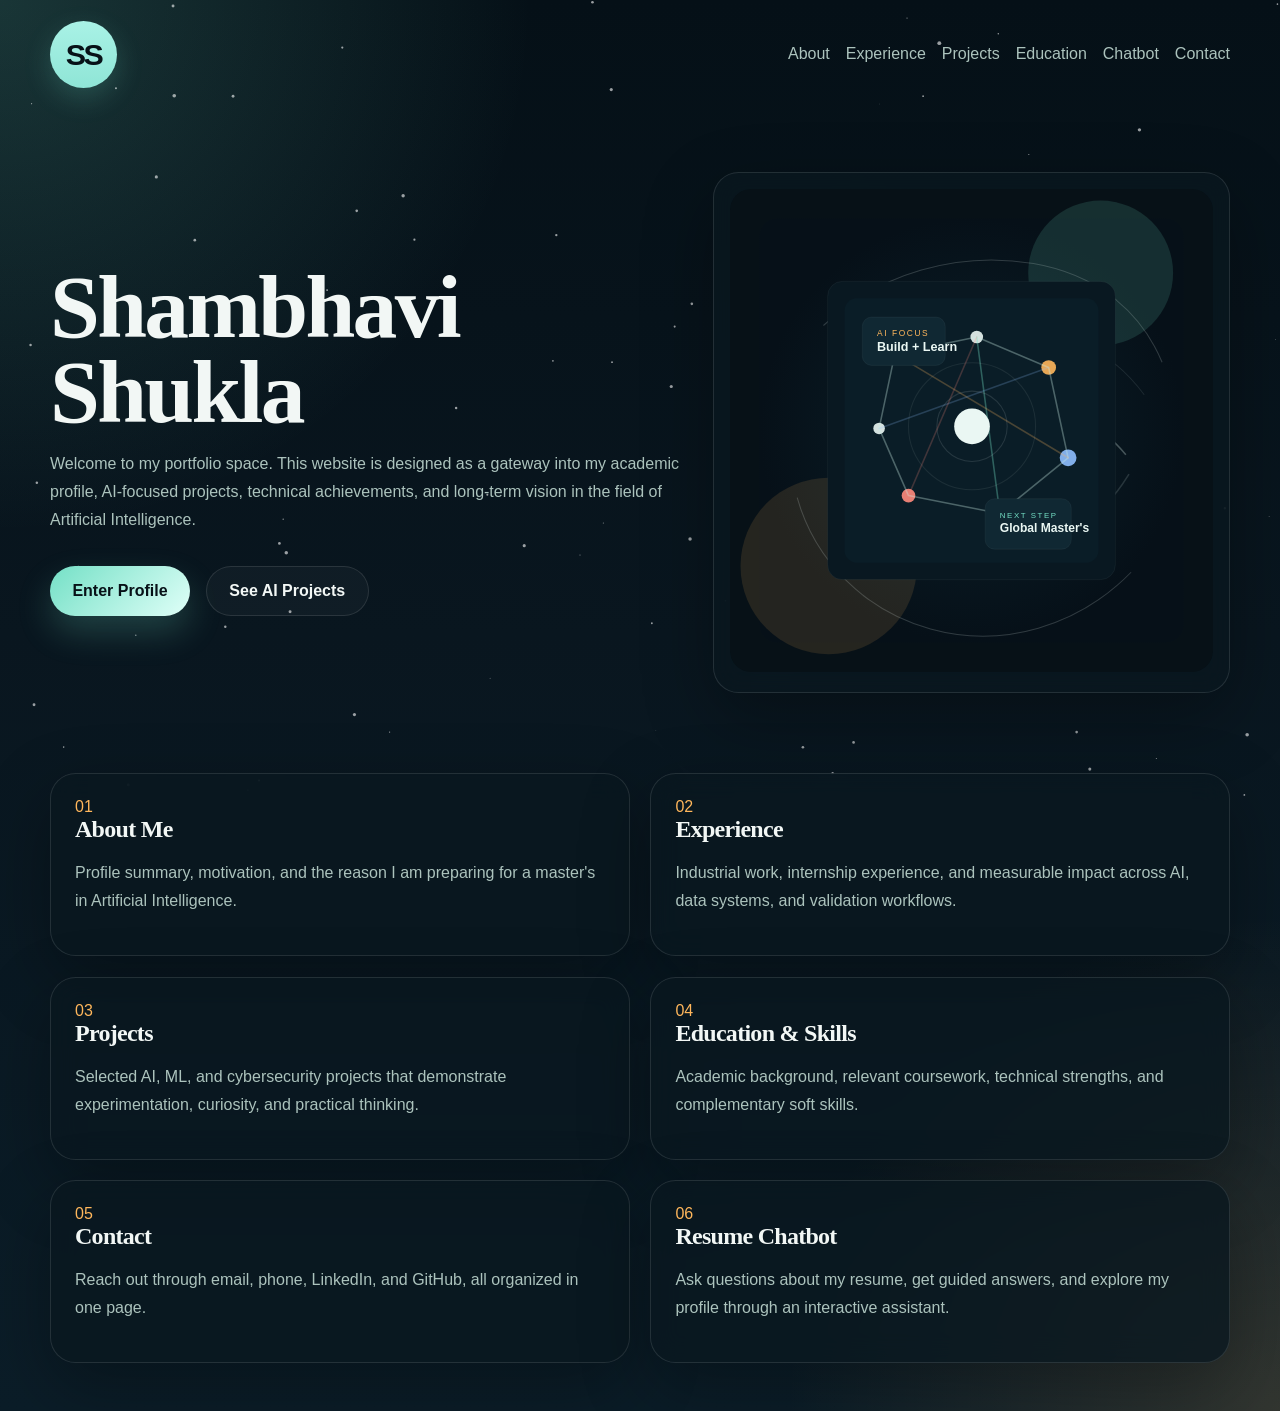
==== index.html @ 089f3d14 "Added portfolio website" ====
<!DOCTYPE html>
<html lang="en">
<head>
  <meta charset="UTF-8">
  <meta name="viewport" content="width=device-width, initial-scale=1.0">
  <title>Shambhavi Shukla | Intro Portal</title>
  <meta name="description" content="Creative multi-page AI master's portfolio website for Shambhavi Shukla.">
  <link rel="stylesheet" href="main.css">
</head>
<body class="theme-home">
  <canvas class="stars" id="stars"></canvas>
  <div class="page-frame">
    <header class="site-header">
      <a class="brand" href="index.html">SS</a>
      <nav class="site-nav">
        <a href="about.html">About</a>
        <a href="experience.html">Experience</a>
        <a href="projects.html">Projects</a>
        <a href="education.html">Education</a>
        <a href="chatbot.html">Chatbot</a>
        <a href="contact.html">Contact</a>
      </nav>
    </header>

    <main class="hero-portal">
      <section class="hero-copy reveal">
        <p class="eyebrow"></p>
        <h1>
          Shambhavi Shukla
          <span></span>
        </h1>
        <p class="lead">
          Welcome to my portfolio space. This website is designed as a gateway into my academic profile,
          AI-focused projects, technical achievements, and long-term vision in the field of Artificial Intelligence.
        </p>
        <div class="cta-row">
          <a class="button primary" href="about.html">Enter Profile</a>
          <a class="button secondary" href="projects.html">See AI Projects</a>
        </div>
      </section>

      <section class="portal-panel reveal">
        <img src="assets/portal-orbit.svg" alt="Abstract orbit illustration">
      </section>
    </main>

    <section class="portal-grid">
      <a class="portal-card reveal" href="about.html">
        <span class="card-kicker">01</span>
        <h2>About Me</h2>
        <p>Profile summary, motivation, and the reason I am preparing for a master's in Artificial Intelligence.</p>
      </a>
      <a class="portal-card reveal" href="experience.html">
        <span class="card-kicker">02</span>
        <h2>Experience</h2>
        <p>Industrial work, internship experience, and measurable impact across AI, data systems, and validation workflows.</p>
      </a>
      <a class="portal-card reveal" href="projects.html">
        <span class="card-kicker">03</span>
        <h2>Projects</h2>
        <p>Selected AI, ML, and cybersecurity projects that demonstrate experimentation, curiosity, and practical thinking.</p>
      </a>
      <a class="portal-card reveal" href="education.html">
        <span class="card-kicker">04</span>
        <h2>Education & Skills</h2>
        <p>Academic background, relevant coursework, technical strengths, and complementary soft skills.</p>
      </a>
      <a class="portal-card reveal" href="contact.html">
        <span class="card-kicker">05</span>
        <h2>Contact</h2>
        <p>Reach out through email, phone, LinkedIn, and GitHub, all organized in one page.</p>
      </a>
      <a class="portal-card reveal" href="chatbot.html">
        <span class="card-kicker">06</span>
        <h2>Resume Chatbot</h2>
        <p>Ask questions about my resume, get guided answers, and explore my profile through an interactive assistant.</p>
      </a>
    </section>
  </div>

  <script src="main.js"></script>
</body>
</html>
---- main.css ----
:root {
  --bg: #071117;
  --panel: rgba(10, 24, 31, 0.78);
  --panel-strong: rgba(9, 20, 27, 0.92);
  --line: rgba(255, 255, 255, 0.11);
  --text: #f2f7f5;
  --muted: #acc3bd;
  --teal: #74e0c6;
  --amber: #ffb75c;
  --coral: #ff8a7d;
  --blue: #8ebeff;
  --shadow: 0 24px 70px rgba(0, 0, 0, 0.3);
}

* {
  box-sizing: border-box;
}

html {
  scroll-behavior: smooth;
}

body {
  margin: 0;
  min-height: 100vh;
  color: var(--text);
  font-family: "Trebuchet MS", "Segoe UI", sans-serif;
  background:
    radial-gradient(circle at top left, rgba(116, 224, 198, 0.18), transparent 28%),
    radial-gradient(circle at bottom right, rgba(255, 183, 92, 0.16), transparent 26%),
    linear-gradient(180deg, #051017 0%, #09161f 45%, #0b1d28 100%);
}

a {
  color: inherit;
  text-decoration: none;
}

.stars {
  position: fixed;
  inset: 0;
  width: 100%;
  height: 100%;
  z-index: 0;
  pointer-events: none;
  opacity: 0.8;
}

.page-frame {
  position: relative;
  z-index: 1;
  width: min(1180px, calc(100% - 2rem));
  margin: 0 auto;
  padding-bottom: 3rem;
}

.site-header {
  display: flex;
  justify-content: space-between;
  align-items: center;
  gap: 1rem;
  padding: 1.3rem 0;
}

.brand {
  width: 4.2rem;
  height: 4.2rem;
  border-radius: 50%;
  display: inline-flex;
  align-items: center;
  justify-content: center;
  background: linear-gradient(180deg, #a9f2e6 0%, #8fe5d6 100%);
  color: #071117;
  font-weight: 900;
  font-size: 1.9rem;
  letter-spacing: -0.08em;
  box-shadow: 0 10px 28px rgba(116, 224, 198, 0.2);
  flex-shrink: 0;
}

.site-nav {
  display: flex;
  flex-wrap: wrap;
  gap: 1rem;
}

.site-nav a {
  color: var(--muted);
}

.site-nav a:hover {
  color: var(--text);
}

button,
input {
  font: inherit;
}

.hero-portal {
  display: grid;
  grid-template-columns: 1.1fr 0.9fr;
  gap: 2rem;
  align-items: center;
  min-height: 72vh;
}

.hero-copy h1,
.page-title h1,
.portal-card h2,
.content-card h2,
.timeline-card h2 {
  margin: 0;
  font-family: "Palatino Linotype", "Book Antiqua", Georgia, serif;
  letter-spacing: -0.03em;
}

.hero-copy h1 {
  font-size: clamp(3rem, 7vw, 6.2rem);
  line-height: 0.95;
}

.hero-copy h1 span {
  display: block;
  margin-top: 0.8rem;
  font-size: clamp(1.3rem, 2.5vw, 2.2rem);
  color: #d9ece6;
}

.eyebrow {
  margin: 0 0 0.9rem;
  text-transform: uppercase;
  letter-spacing: 0.24em;
  font-size: 0.78rem;
  color: var(--amber);
}

.lead,
.portal-card p,
.content-card p,
.timeline-card li,
.contact-panel a,
.contact-panel p {
  color: var(--muted);
  line-height: 1.75;
}

.cta-row {
  display: flex;
  flex-wrap: wrap;
  gap: 1rem;
  margin-top: 2rem;
}

.button {
  display: inline-flex;
  align-items: center;
  justify-content: center;
  padding: 0.95rem 1.4rem;
  border-radius: 999px;
  font-weight: 700;
  transition: transform 180ms ease, box-shadow 180ms ease;
}

.button:hover,
.portal-card:hover,
.content-card:hover,
.timeline-card:hover {
  transform: translateY(-4px);
}

.button.primary {
  color: #071117;
  background: linear-gradient(135deg, var(--teal), #e0fff8);
  box-shadow: 0 16px 34px rgba(116, 224, 198, 0.22);
}

.button.secondary {
  border: 1px solid var(--line);
  background: rgba(255, 255, 255, 0.03);
}

.portal-panel,
.portal-card,
.content-card,
.timeline-card,
.project-card,
.contact-panel {
  border-radius: 1.6rem;
  border: 1px solid var(--line);
  background: var(--panel);
  backdrop-filter: blur(14px);
  box-shadow: var(--shadow);
}

.portal-panel {
  padding: 1rem;
}

.portal-panel img {
  width: 100%;
  border-radius: 1.2rem;
}

.portal-grid,
.content-grid {
  display: grid;
  grid-template-columns: repeat(2, minmax(0, 1fr));
  gap: 1.3rem;
}

.portal-grid {
  margin-top: 1rem;
}

.portal-card,
.content-card,
.timeline-card,
.project-card {
  padding: 1.5rem;
  transition: transform 200ms ease, border-color 200ms ease;
}

.portal-card:hover,
.content-card:hover,
.timeline-card:hover,
.project-card:hover {
  border-color: rgba(255, 255, 255, 0.24);
}

.card-kicker,
.subtle,
.company,
.timeline-head {
  color: var(--amber);
}

.inner-page {
  min-height: 100vh;
}

.content-wrap {
  padding: 2rem 0 3rem;
}

.page-title {
  margin-bottom: 2rem;
}

.page-title h1 {
  font-size: clamp(2.4rem, 5vw, 4.6rem);
  line-height: 1.02;
}

.timeline-stack,
.project-wall {
  display: grid;
  gap: 1.3rem;
}

.chat-layout {
  display: grid;
  grid-template-columns: 0.8fr 1.2fr;
  gap: 1.3rem;
}

.chat-sidebar {
  display: grid;
  gap: 1.3rem;
  align-content: start;
}

.prompt-list {
  display: flex;
  flex-wrap: wrap;
  gap: 0.8rem;
  margin-top: 1rem;
}

.prompt-chip {
  border: 1px solid var(--line);
  background: rgba(255, 255, 255, 0.04);
  color: var(--text);
  padding: 0.7rem 0.95rem;
  border-radius: 999px;
  cursor: pointer;
  transition: transform 180ms ease, border-color 180ms ease;
}

.prompt-chip:hover {
  transform: translateY(-2px);
  border-color: rgba(255, 255, 255, 0.24);
}

.mode-stack {
  display: flex;
  flex-wrap: wrap;
  gap: 0.8rem;
  margin-top: 1rem;
}

.mode-chip {
  border: 1px solid var(--line);
  background: rgba(255, 255, 255, 0.04);
  color: var(--text);
  padding: 0.7rem 0.95rem;
  border-radius: 999px;
  cursor: pointer;
  transition: transform 180ms ease, border-color 180ms ease, background 180ms ease;
}

.mode-chip:hover {
  transform: translateY(-2px);
}

.mode-chip.is-active {
  border-color: rgba(116, 224, 198, 0.55);
  background: rgba(116, 224, 198, 0.1);
}

.small-note {
  margin-top: 1rem;
  font-size: 0.92rem;
  color: #8fa8a2;
}

.chat-shell {
  border-radius: 1.6rem;
  border: 1px solid var(--line);
  background: var(--panel-strong);
  backdrop-filter: blur(14px);
  box-shadow: var(--shadow);
  padding: 1.1rem;
  min-height: 36rem;
  display: grid;
  grid-template-rows: 1fr auto;
  gap: 1rem;
}

.chat-window {
  overflow-y: auto;
  display: grid;
  gap: 0.9rem;
  padding-right: 0.3rem;
}

.message {
  max-width: 92%;
  padding: 1rem 1.1rem;
  border-radius: 1.2rem;
  border: 1px solid var(--line);
}

.message p {
  margin: 0.45rem 0 0;
  color: var(--muted);
  line-height: 1.7;
}

.message-body {
  margin-top: 0.45rem;
}

.message-heading {
  margin: 0;
  color: var(--text) !important;
  font-weight: 700;
}

.message-list {
  margin: 0.75rem 0 0;
  padding-left: 1.1rem;
  color: var(--muted);
  line-height: 1.7;
}

.message-list li + li {
  margin-top: 0.45rem;
}

.reply-card-grid {
  display: grid;
  grid-template-columns: repeat(auto-fit, minmax(220px, 1fr));
  gap: 0.7rem;
  margin-top: 1rem;
}

.reply-card {
  min-width: 0;
  border: 1px solid rgba(255, 255, 255, 0.08);
  border-radius: 1rem;
  background: rgba(255, 255, 255, 0.03);
  padding: 0.8rem;
}

.reply-card-label {
  display: block;
  font-size: 0.72rem;
  text-transform: uppercase;
  letter-spacing: 0.14em;
  color: var(--amber);
}

.reply-card-value {
  display: block;
  margin-top: 0.45rem;
  line-height: 1.5;
  color: var(--text);
  overflow-wrap: anywhere;
  word-break: break-word;
}

.message.bot {
  background: rgba(255, 255, 255, 0.04);
}

.message.user {
  margin-left: auto;
  background: rgba(116, 224, 198, 0.1);
}

.message-role {
  font-size: 0.78rem;
  letter-spacing: 0.14em;
  text-transform: uppercase;
  color: var(--amber);
}

.suggestion-row {
  display: flex;
  flex-wrap: wrap;
  gap: 0.7rem;
  margin-top: 0.9rem;
}

.suggestion-chip {
  border: 1px solid rgba(255, 255, 255, 0.14);
  background: rgba(255, 255, 255, 0.03);
  color: var(--text);
  padding: 0.55rem 0.8rem;
  border-radius: 999px;
  cursor: pointer;
  transition: transform 180ms ease, border-color 180ms ease, background 180ms ease;
}

.suggestion-chip:hover {
  transform: translateY(-2px);
  border-color: rgba(116, 224, 198, 0.55);
  background: rgba(116, 224, 198, 0.08);
}

.typing-card {
  max-width: 8rem;
}

.typing-indicator {
  display: flex;
  gap: 0.35rem;
  margin-top: 0.7rem;
}

.typing-indicator span {
  width: 0.55rem;
  height: 0.55rem;
  border-radius: 50%;
  background: var(--teal);
  opacity: 0.45;
  animation: pulse 1s infinite ease-in-out;
}

.typing-indicator span:nth-child(2) {
  animation-delay: 0.15s;
}

.typing-indicator span:nth-child(3) {
  animation-delay: 0.3s;
}

@keyframes pulse {
  0%, 80%, 100% {
    transform: translateY(0);
    opacity: 0.35;
  }
  40% {
    transform: translateY(-4px);
    opacity: 1;
  }
}

.chat-form {
  display: grid;
  grid-template-columns: 1fr auto;
  gap: 0.8rem;
}

.chat-form input {
  border: 1px solid var(--line);
  border-radius: 999px;
  background: rgba(255, 255, 255, 0.05);
  color: var(--text);
  padding: 0.95rem 1rem;
}

.chat-form input::placeholder {
  color: #88a49d;
}

.sr-only {
  position: absolute;
  width: 1px;
  height: 1px;
  padding: 0;
  margin: -1px;
  overflow: hidden;
  clip: rect(0, 0, 0, 0);
  white-space: nowrap;
  border: 0;
}

.timeline-head {
  display: flex;
  justify-content: space-between;
  gap: 1rem;
  flex-wrap: wrap;
  margin-bottom: 0.8rem;
}

.timeline-card ul {
  margin: 1rem 0 0;
  padding-left: 1.1rem;
}

.project-card {
  position: relative;
  overflow: hidden;
}

.accent-line {
  display: block;
  width: 7rem;
  height: 0.35rem;
  margin-bottom: 1rem;
  border-radius: 999px;
}

.accent-teal {
  background: var(--teal);
}

.accent-amber {
  background: var(--amber);
}

.accent-coral {
  background: var(--coral);
}

.accent-blue {
  background: var(--blue);
}

.contact-panel {
  display: grid;
  gap: 1rem;
  max-width: 44rem;
  padding: 1.8rem;
}

.contact-panel a,
.contact-panel p {
  min-width: 0;
  overflow-wrap: anywhere;
  word-break: break-word;
}

.reveal {
  opacity: 0;
  transform: translateY(24px);
  transition: opacity 700ms ease, transform 700ms ease;
}

.reveal.is-visible {
  opacity: 1;
  transform: translateY(0);
}

@media (max-width: 920px) {
  .hero-portal,
  .portal-grid,
  .content-grid,
  .chat-layout {
    grid-template-columns: 1fr;
  }

}

@media (max-width: 680px) {
  .page-frame {
    width: min(100% - 1rem, 1180px);
  }

  .site-header {
    align-items: flex-start;
    flex-direction: column;
  }

  .hero-copy h1 {
    font-size: 2.8rem;
  }
}
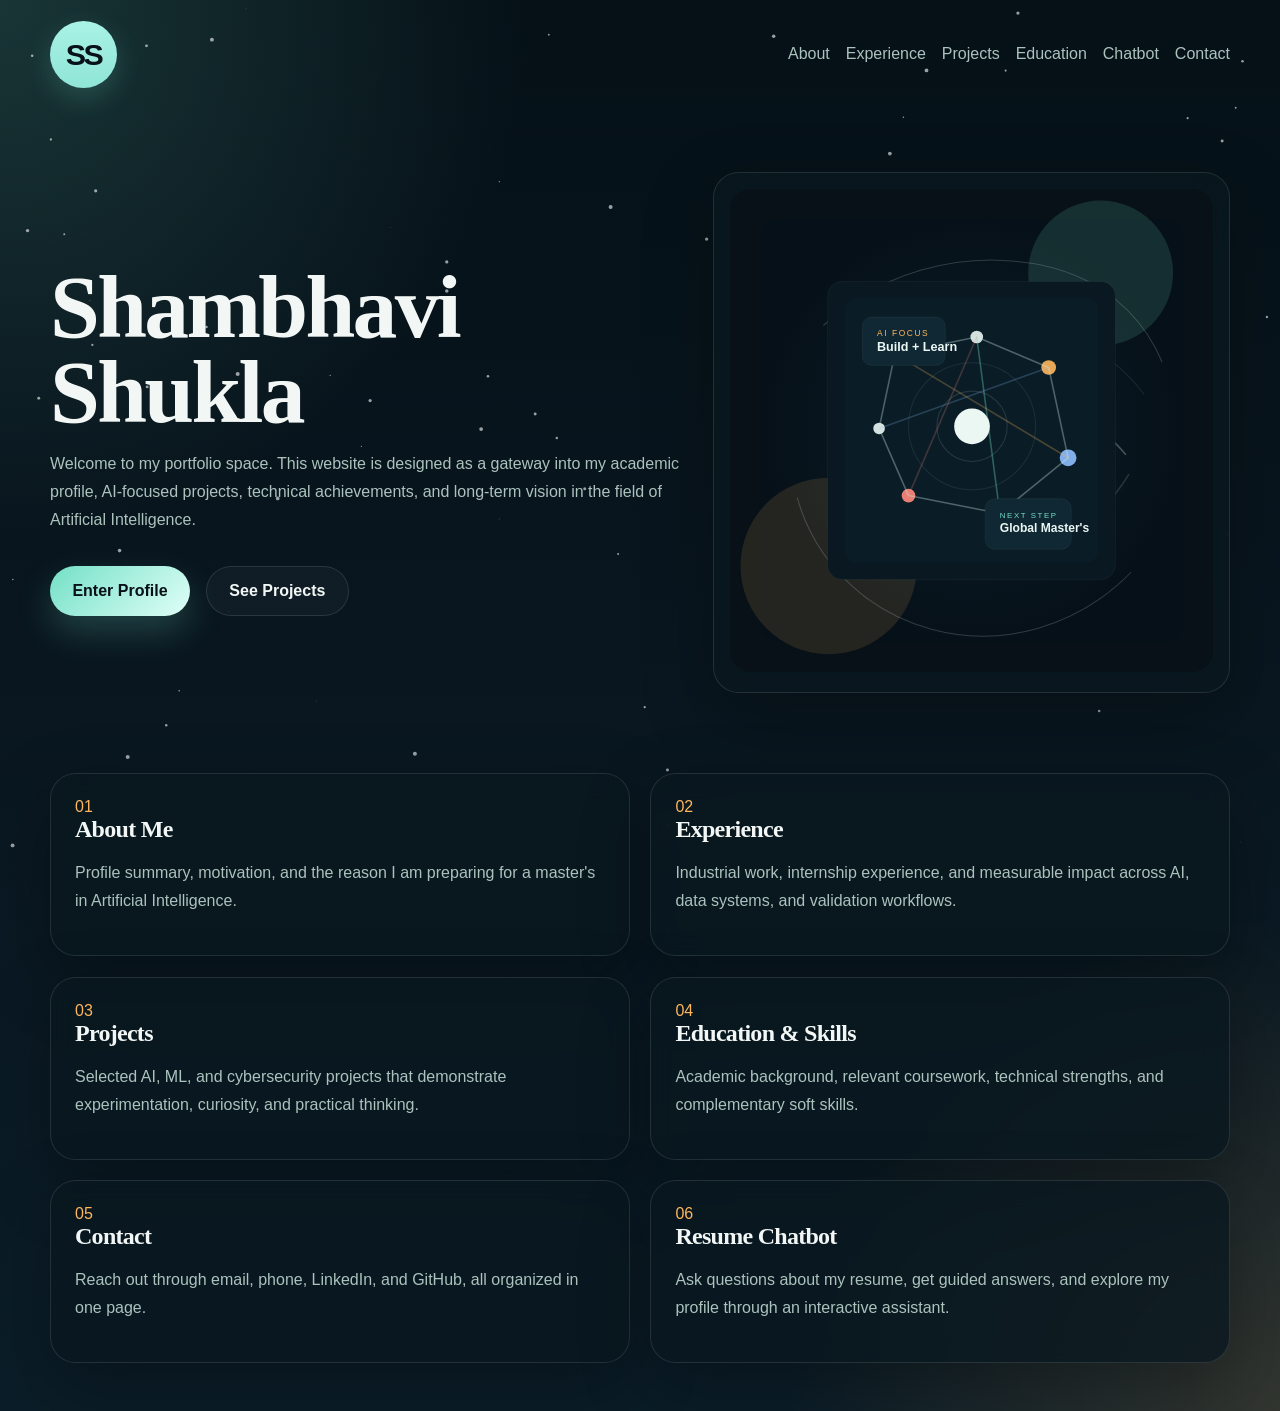
==== commit ccab8e0e: "Update projects page and contact buttons" ====
--- a/index.html
+++ b/index.html
@@ -35,7 +35,7 @@
         </p>
         <div class="cta-row">
           <a class="button primary" href="about.html">Enter Profile</a>
-          <a class="button secondary" href="projects.html">See AI Projects</a>
+          <a class="button secondary" href="projects.html">See Projects</a>
         </div>
       </section>
 
--- a/main.css
+++ b/main.css
@@ -258,6 +258,35 @@
   gap: 1.3rem;
 }
 
+.projects-summary {
+  max-width: 44rem;
+  padding: 2rem;
+  border-radius: 1.6rem;
+  border: 1px solid var(--line);
+  background: rgba(255, 255, 255, 0.03);
+  margin-bottom: 2rem;
+}
+
+.projects-summary h2 {
+  margin-top: 0;
+  font-size: 1.8rem;
+  color: var(--teal);
+}
+
+.projects-category {
+  margin-bottom: 2.5rem;
+}
+
+.category-title {
+  font-size: 2rem;
+  color: var(--teal);
+  margin-bottom: 1.5rem;
+  margin-top: 0;
+  text-transform: uppercase;
+  letter-spacing: 0.05em;
+  font-weight: 700;
+}
+
 .chat-layout {
   display: grid;
   grid-template-columns: 0.8fr 1.2fr;
@@ -573,6 +602,13 @@
   word-break: break-word;
 }
 
+.social-buttons {
+  display: flex;
+  gap: 1rem;
+  flex-wrap: wrap;
+  margin-top: 0.5rem;
+}
+
 .reveal {
   opacity: 0;
   transform: translateY(24px);
